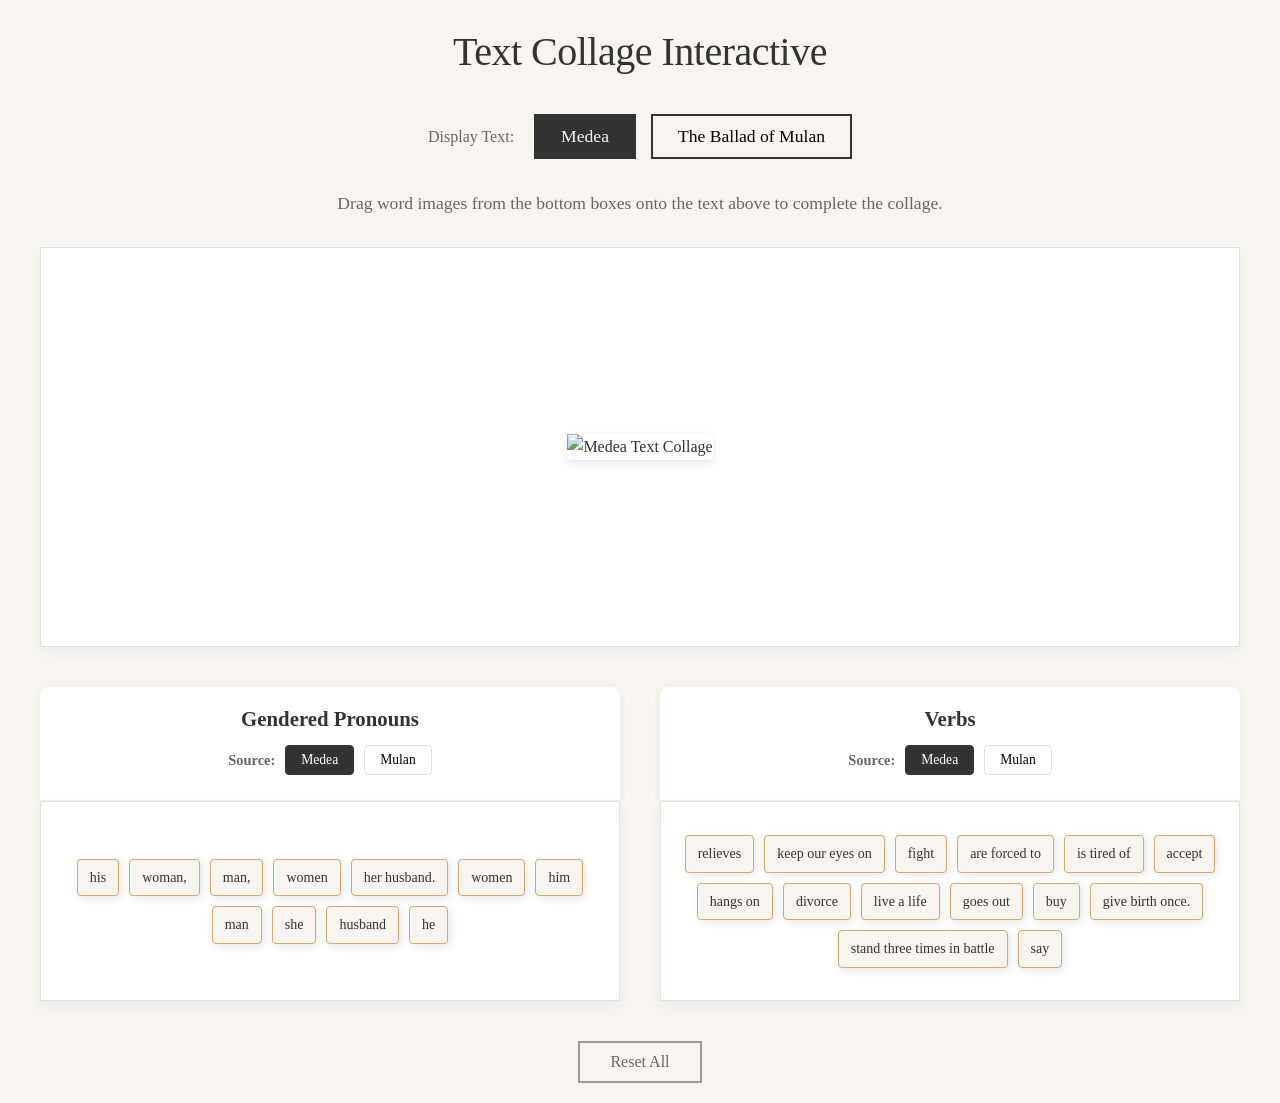
==== DevStudio2-collage_interactive/index.html @ 818fd5b4 "1" ====
<html lang="en"><head>
    <meta charset="UTF-8">
    <meta name="viewport" content="width=device-width, initial-scale=1.0">
    <title>Text Collage Interactive</title>
    <link rel="stylesheet" href="style.css">
</head>
<body>
    <div class="container">
        <h1>Text Collage Interactive</h1>
        
        <!-- Text Selection Area -->
        <div class="text-selector">
            <h3 class="selector-title">Display Text:</h3>
            <div class="selector-buttons">
                <button class="selector-btn active" data-text="medea">Medea</button>
                <button class="selector-btn" data-text="mulan">The Ballad of Mulan</button>
            </div>
        </div>
        
        <!-- Instructions -->
        <div class="instructions">
            <p>Drag word images from the bottom boxes onto the text above to complete the collage.</p>
        </div>
        
        <!-- 主图片展示区域 -->
        <div class="text-display">
            <!-- Medea 主图片 -->
            <div class="main-image-container medea">
                <img src="https://p3-flow-imagex-download-sign.byteimg.com/tos-cn-i-a9rns2rl98/dd9f0ef85f5b465781a4688597657241.jpg~tplv-a9rns2rl98-24:720:720.jpg?lk3s=8e244e95&amp;rcl=20260322102425819047BF52E83CA2B8DD&amp;rrcfp=8a172a1a&amp;x-expires=1774751066&amp;x-signature=zDV3RZ2JbR6Ay8vMgY%2B%2Fac%2Bj2kY%3D" alt="Medea Text Collage" class="main-image">
                <!-- 这里是可拖拽区域，用户可以将词语图片拖放到这里 -->
                <div class="drop-zone"></div>
            </div>
            
            <!-- Mulan 主图片 -->
            <div class="main-image-container mulan" style="display: none;">
                <img src="https://p5-flow-imagex-sign.byteimg.com/tos-cn-i-a9rns2rl98/rc/pc/code_assistant/69dca6cd1c004b5b92f9c91683786092~tplv-a9rns2rl98-image.image?lk3s=8e244e95&amp;rcl=202603221052509FD647F7756D9E8E9DB2&amp;rrcfp=e75484ac&amp;x-expires=1774752774&amp;x-signature=FN4uEYRfTFLKpINq%2BIotFT8oJYA%3D" alt="Mulan Text Collage" class="main-image">
                <!-- 这里是可拖拽区域，用户可以将词语图片拖放到这里 -->
                <div class="drop-zone"></div>
            </div>
        </div>
        
        <!-- Word Boxes Area -->
        <div class="word-cards">
            <!-- Gendered Pronouns Area -->
            <div class="word-category">
                <div class="category-header">
                    <h3 class="category-title">Gendered Pronouns</h3>
                    <div class="word-source-controls">
                        <span class="source-label">Source:</span>
                        <button class="word-source-btn active" data-source="medea" data-category="pronouns">Medea</button>
                        <button class="word-source-btn" data-source="mulan" data-category="pronouns">Mulan</button>
                    </div>

                </div>
                <div class="word-container" id="pronouns-container">
                    <!-- Medea Pronoun Boxes (11) -->
                    <div class="word-boxes medea-pronouns">
                        <!-- Will be dynamically generated by JavaScript -->
                    </div>
                    
                    <!-- Mulan Pronoun Boxes (45) -->
                    <div class="word-boxes mulan-pronouns" style="display: none;">
                        <!-- Will be dynamically generated by JavaScript -->
                    </div>
                </div>
            </div>
            
            <!-- Verbs Area -->
            <div class="word-category">
                <div class="category-header">
                    <h3 class="category-title">Verbs</h3>
                    <div class="word-source-controls">
                        <span class="source-label">Source:</span>
                        <button class="word-source-btn active" data-source="medea" data-category="verbs">Medea</button>
                        <button class="word-source-btn" data-source="mulan" data-category="verbs">Mulan</button>
                    </div>

                </div>
                <div class="word-container" id="verbs-container">
                    <!-- Medea Verb Boxes (14) -->
                    <div class="word-boxes medea-verbs">
                        <!-- Will be dynamically generated by JavaScript -->
                    </div>
                    
                    <!-- Mulan Verb Boxes (63) -->
                    <div class="word-boxes mulan-verbs" style="display: none;">
                        <!-- Will be dynamically generated by JavaScript -->
                    </div>
                </div>
            </div>
        </div>
        
        <!-- Reset Button -->
        <div class="reset-container">
            <button class="reset-btn">Reset All</button>
        </div>
    </div>

    <script src="script.js"></script>

</body></html>
---- DevStudio2-collage_interactive/style.css ----
/* 全局样式 */
* {
    margin: 0;
    padding: 0;
    box-sizing: border-box;
}

body {
    font-family: 'Georgia', serif;
    background-color: #f8f5f0;
    color: #333;
    line-height: 1.6;
    padding: 20px;
}

.container {
    max-width: 1200px;
    margin: 0 auto;
}

h1 {
    text-align: center;
    margin-bottom: 30px;
    font-size: 2.5rem;
    font-weight: normal;
    letter-spacing: -0.5px;
}

/* Text Selection Area */
.text-selector {
    display: flex;
    justify-content: center;
    align-items: center;
    margin-bottom: 30px;
    gap: 20px;
    flex-wrap: wrap;
}

.selector-title {
    font-size: 1rem;
    font-weight: normal;
    color: #666;
    margin: 0;
}

.selector-buttons {
    display: flex;
    gap: 15px;
    align-items: center;
}

.selector-btn, .word-source-btn {
    padding: 10px 25px;
    background-color: transparent;
    border: 2px solid #333;
    font-size: 1.1rem;
    cursor: pointer;
    transition: all 0.3s ease;
    font-family: inherit;
}

.selector-btn:hover, .word-source-btn:hover {
    background-color: #333;
    color: #f8f5f0;
}

.selector-btn.active, .word-source-btn.active {
    background-color: #333;
    color: #f8f5f0;
}

/* 操作说明 */
.instructions {
    text-align: center;
    margin-bottom: 30px;
    font-size: 1.1rem;
    color: #666;
}

/* 数据统计区域 */
.stats-container {
    display: flex;
    justify-content: center;
    flex-wrap: wrap;
    gap: 20px;
    margin-bottom: 30px;
    padding: 15px;
    background-color: white;
    box-shadow: 0 2px 10px rgba(0,0,0,0.05);
    border-radius: 5px;
}

.stat-item {
    display: flex;
    align-items: center;
    gap: 5px;
    font-size: 0.9rem;
}

.stat-label {
    font-weight: bold;
    color: #333;
}

.stat-value {
    color: #666;
}

.stat-remaining {
    color: #999;
    font-size: 0.85rem;
}

/* 词语框尺寸调整 */
.size-adjuster {
    margin-bottom: 30px;
    padding: 20px;
    background-color: white;
    box-shadow: 0 2px 10px rgba(0,0,0,0.05);
    border-radius: 5px;
}

.size-adjuster h3 {
    font-size: 1.1rem;
    margin-bottom: 15px;
    text-align: center;
    font-weight: normal;
}

.size-controls {
    display: flex;
    justify-content: center;
    gap: 30px;
    flex-wrap: wrap;
}

.size-control {
    display: flex;
    flex-direction: column;
    align-items: center;
    gap: 10px;
    min-width: 200px;
}

.size-control label {
    font-size: 0.9rem;
    color: #666;
    font-style: italic;
}

.size-control input[type="range"] {
    width: 100%;
    height: 5px;
    background: #ddd;
    outline: none;
    border-radius: 5px;
    -webkit-appearance: none;
}

.size-control input[type="range"]::-webkit-slider-thumb {
    -webkit-appearance: none;
    width: 18px;
    height: 18px;
    background: #333;
    border-radius: 50%;
    cursor: pointer;
}

.size-control input[type="range"]::-moz-range-thumb {
    width: 18px;
    height: 18px;
    background: #333;
    border-radius: 50%;
    cursor: pointer;
    border: none;
}

/* 主图片展示区域 */
.text-display {
    position: relative;
    margin-bottom: 40px;
    background-color: white;
    padding: 20px;
    box-shadow: 0 5px 15px rgba(0,0,0,0.05);
    border: 1px solid #e0e0e0;
    display: flex;
    justify-content: center;
    align-items: center;
    min-height: 400px;
}

.main-image-container {
    position: relative;
    display: flex;
    justify-content: center;
    align-items: center;
    max-width: 100%;
    max-height: 600px;
}

.main-image {
    max-width: 100%;
    max-height: 600px;
    height: auto;
    display: block;
    box-shadow: 0 3px 10px rgba(0,0,0,0.1);
    margin: 0 auto;
}

/* 可拖拽区域 */
.drop-zone {
    position: absolute;
    top: 0;
    left: 0;
    width: 100%;
    height: 100%;
    z-index: 10;
    background-color: transparent;
}

/* Word Boxes Area */
.word-cards {
    display: flex;
    gap: 40px;
    margin-bottom: 40px;
}

.word-category {
    flex: 1;
    display: flex;
    flex-direction: column;
}

.category-header {
    background-color: white;
    padding: 15px;
    border-radius: 8px 8px 0 0;
    box-shadow: 0 2px 10px rgba(0,0,0,0.05);
    margin-bottom: 1px;
}

.category-title {
    font-size: 1.3rem;
    margin-bottom: 10px;
    text-align: center;
    color: #333;
}

.word-source-controls {
    display: flex;
    justify-content: center;
    align-items: center;
    gap: 10px;
    margin-bottom: 10px;
}

.source-label {
    font-size: 0.9rem;
    color: #666;
    font-weight: bold;
}

.word-source-btn {
    padding: 6px 15px;
    background-color: transparent;
    border: 1px solid #ddd;
    border-radius: 4px;
    font-size: 0.85rem;
    cursor: pointer;
    transition: all 0.3s ease;
}

.word-source-btn:hover {
    background-color: #f5f5f5;
    border-color: #999;
}

.word-source-btn.active {
    background-color: #333;
    color: white;
    border-color: #333;
}

.stats-container {
    display: flex;
    justify-content: center;
    gap: 20px;
    flex-wrap: wrap;
}

.stat-item {
    display: flex;
    align-items: center;
    gap: 5px;
    font-size: 0.8rem;
}

.stat-label {
    font-weight: bold;
    color: #333;
}

.stat-value {
    color: #666;
}

.stat-remaining {
    color: #999;
    font-size: 0.75rem;
}

.word-container {
    display: flex;
    flex-wrap: wrap;
    gap: 15px;
    min-height: 200px;
    padding: 20px;
    background-color: white;
    box-shadow: 0 5px 15px rgba(0,0,0,0.05);
    border: 1px solid #e0e0e0;
    justify-content: center;
    align-items: center;
    overflow-y: auto;
    max-height: 400px;
    flex-grow: 1;
}

.word-boxes {
    display: flex;
    flex-wrap: wrap;
    gap: 10px;
    justify-content: center;
    width: 100%;
}

.word-box {
    cursor: pointer;
    transition: all 0.2s ease;
    overflow: hidden;
    position: relative;
    display: flex;
    align-items: center;
    justify-content: center;
    text-align: center;
    box-sizing: border-box;
    user-select: none;
    min-width: fit-content;
    min-height: fit-content;
    white-space: nowrap;
}

.word-box:hover {
    transform: translateY(-3px);
    box-shadow: 3px 3px 12px rgba(0,0,0,0.15);
    border-color: #666;
}

.word-box.selected {
    border-color: #333;
    background-color: #f8f9fa;
    box-shadow: 0 0 0 3px rgba(0,0,0,0.3);
    transform: scale(1.05);
}

.word-box.dragging {
    opacity: 0.8;
    transform: rotate(2deg) scale(1.05);
    z-index: 1000;
    box-shadow: 5px 5px 20px rgba(0,0,0,0.3);
}

.word-box .word-text {
    line-height: 1.4;
}

/* 响应式设计中的词语框调整 */
@media (max-width: 768px) {
    .word-boxes {
        gap: 8px;
    }
    
    .word-container {
        padding: 15px;
        min-height: 150px;
    }
}

@media (max-width: 480px) {
    .word-boxes {
        gap: 5px;
    }
    
    .word-container {
        padding: 10px;
    }
}

/* 重置按钮 */
.reset-container {
    display: flex;
    justify-content: center;
    margin-top: 30px;
}

.reset-btn {
    padding: 10px 30px;
    background-color: transparent;
    border: 2px solid #999;
    color: #666;
    font-size: 1rem;
    cursor: pointer;
    transition: all 0.3s ease;
    font-family: inherit;
}

.reset-btn:hover {
    background-color: #999;
    color: white;
}

/* Drop Zone Styles */
.drop-zone {
    position: absolute;
    top: 0;
    left: 0;
    width: 100%;
    height: 100%;
    background-color: transparent;
    transition: background-color 0.2s ease;
    z-index: 10;
}

.drop-zone.drag-over {
    background-color: rgba(255, 255, 255, 0.1);
    border: 2px dashed #333;
}

/* Placed Word Styles */
.placed-word {
    position: absolute;
    cursor: move;
    z-index: 20;
    transition: transform 0.2s ease, box-shadow 0.2s ease;
    display: flex;
    align-items: center;
    justify-content: center;
    text-align: center;
    box-sizing: border-box;
    user-select: none;
    min-width: fit-content;
    min-height: fit-content;
    white-space: nowrap;
}

.placed-word:hover {
    transform: scale(1.1);
    box-shadow: 6px 6px 20px rgba(0,0,0,0.3);
    z-index: 30;
}

/* Responsive Design */
@media (max-width: 768px) {
    .word-cards {
        flex-direction: column;
        gap: 20px;
    }
    
    .text-selector {
        flex-direction: column;
        align-items: center;
        gap: 20px;
    }
    
    .selector-btn, .word-source-btn {
        width: 200px;
    }
    
    .word-source-controls {
        flex-direction: column;
        gap: 8px;
    }
    
    .stats-container {
        flex-direction: column;
        align-items: center;
        gap: 8px;
    }
    
    .size-controls {
        flex-direction: column;
        align-items: center;
        gap: 20px;
    }
    
    .size-control {
        width: 100%;
        max-width: 300px;
    }
    
    .category-header {
        padding: 10px;
    }
    
    .category-title {
        font-size: 1.1rem;
    }
}

@media (max-width: 480px) {
    .word-boxes {
        gap: 8px;
    }
    
    .word-container {
        padding: 15px;
        min-height: 150px;
    }
    
    .word-box {
        font-size: 0.7rem;
    }
    
    .placed-word {
        font-size: 0.7rem;
    }
}

@media (max-width: 480px) {
    h1 {
        font-size: 2rem;
    }
    
    .instructions {
        font-size: 1rem;
    }
    
    .text-display {
        padding: 10px;
    }
    
    .word-container {
        padding: 15px;
    }
}
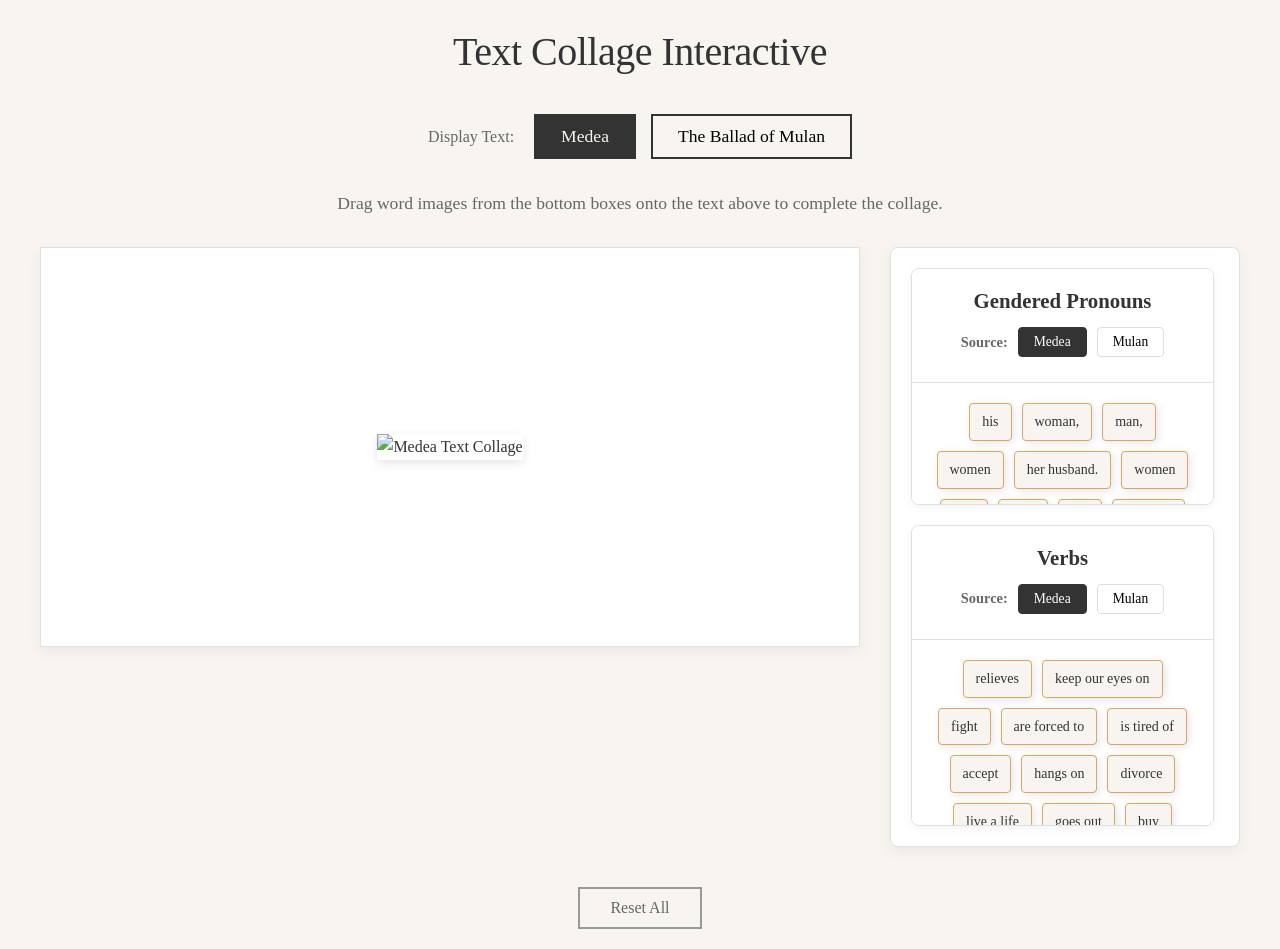
==== commit 7785ee36: "4" ====
--- a/DevStudio2-collage_interactive/index.html
+++ b/DevStudio2-collage_interactive/index.html
@@ -22,25 +22,27 @@
             <p>Drag word images from the bottom boxes onto the text above to complete the collage.</p>
         </div>
         
-        <!-- 主图片展示区域 -->
-        <div class="text-display">
-            <!-- Medea 主图片 -->
-            <div class="main-image-container medea">
-                <img src="https://p3-flow-imagex-download-sign.byteimg.com/tos-cn-i-a9rns2rl98/dd9f0ef85f5b465781a4688597657241.jpg~tplv-a9rns2rl98-24:720:720.jpg?lk3s=8e244e95&amp;rcl=20260322102425819047BF52E83CA2B8DD&amp;rrcfp=8a172a1a&amp;x-expires=1774751066&amp;x-signature=zDV3RZ2JbR6Ay8vMgY%2B%2Fac%2Bj2kY%3D" alt="Medea Text Collage" class="main-image">
-                <!-- 这里是可拖拽区域，用户可以将词语图片拖放到这里 -->
-                <div class="drop-zone"></div>
+        <!-- Main Content Area with Sidebar Layout -->
+        <div class="main-content">
+            <!-- Left: Text Display Area -->
+            <div class="text-display">
+                <!-- Medea 主图片 -->
+                <div class="main-image-container medea">
+                    <img src="https://p5-flow-imagex-sign.byteimg.com/tos-cn-i-a9rns2rl98/rc/pc/code_assistant/f194b5ae8bcc42c38824dc6cdf70d061~tplv-a9rns2rl98-image.image?lk3s=8e244e95&amp;rcl=2026040706500240A950B7BD5E8D7120E3&amp;rrcfp=e75484ac&amp;x-expires=1776120603&amp;x-signature=nE%2F5Eew2m8j322cuQeY1A4cTEec%3D" alt="Medea Text Collage" class="main-image">
+                    <!-- 这里是可拖拽区域，用户可以将词语图片拖放到这里 -->
+                    <div class="drop-zone"></div>
+                </div>
+                
+                <!-- Mulan 主图片 -->
+                <div class="main-image-container mulan" style="display: none;">
+                    <img src="https://p5-flow-imagex-sign.byteimg.com/tos-cn-i-a9rns2rl98/rc/pc/code_assistant/01053244a7b24679a2393e8a6516d67c~tplv-a9rns2rl98-image.image?lk3s=8e244e95&amp;rcl=20260407065131915A6246614CC87F9BA7&amp;rrcfp=e75484ac&amp;x-expires=1776120693&amp;x-signature=W2Tmozw5l2MaGknDcb%2BPfT8F5qQ%3D" alt="Mulan Text Collage" class="main-image">
+                    <!-- 这里是可拖拽区域，用户可以将词语图片拖放到这里 -->
+                    <div class="drop-zone"></div>
+                </div>
             </div>
             
-            <!-- Mulan 主图片 -->
-            <div class="main-image-container mulan" style="display: none;">
-                <img src="https://p5-flow-imagex-sign.byteimg.com/tos-cn-i-a9rns2rl98/rc/pc/code_assistant/69dca6cd1c004b5b92f9c91683786092~tplv-a9rns2rl98-image.image?lk3s=8e244e95&amp;rcl=202603221052509FD647F7756D9E8E9DB2&amp;rrcfp=e75484ac&amp;x-expires=1774752774&amp;x-signature=FN4uEYRfTFLKpINq%2BIotFT8oJYA%3D" alt="Mulan Text Collage" class="main-image">
-                <!-- 这里是可拖拽区域，用户可以将词语图片拖放到这里 -->
-                <div class="drop-zone"></div>
-            </div>
-        </div>
-        
-        <!-- Word Boxes Area -->
-        <div class="word-cards">
+            <!-- Right: Word Boxes Sidebar -->
+            <div class="word-cards-sidebar">
             <!-- Gendered Pronouns Area -->
             <div class="word-category">
                 <div class="category-header">
@@ -89,6 +91,7 @@
                 </div>
             </div>
         </div>
+        </div>
         
         <!-- Reset Button -->
         <div class="reset-container">
--- a/DevStudio2-collage_interactive/style.css
+++ b/DevStudio2-collage_interactive/style.css
@@ -175,10 +175,18 @@
     border: none;
 }
 
-/* 主图片展示区域 */
+/* Main Content Area with Sidebar Layout */
+.main-content {
+    display: flex;
+    gap: 30px;
+    margin-bottom: 40px;
+    align-items: flex-start;
+}
+
+/* Text Display Area (Left) */
 .text-display {
     position: relative;
-    margin-bottom: 40px;
+    flex: 1;
     background-color: white;
     padding: 20px;
     box-shadow: 0 5px 15px rgba(0,0,0,0.05);
@@ -218,25 +226,35 @@
     background-color: transparent;
 }
 
-/* Word Boxes Area */
-.word-cards {
-    display: flex;
-    gap: 40px;
-    margin-bottom: 40px;
+/* Word Boxes Sidebar (Right) */
+.word-cards-sidebar {
+    width: 350px;
+    max-height: 600px;
+    overflow-y: auto;
+    background-color: white;
+    box-shadow: 0 5px 15px rgba(0,0,0,0.05);
+    border: 1px solid #e0e0e0;
+    border-radius: 8px;
+    padding: 20px 25px 20px 20px;
+    display: flex;
+    flex-direction: column;
+    gap: 20px;
 }
 
 .word-category {
-    flex: 1;
     display: flex;
     flex-direction: column;
+    background-color: white;
+    box-shadow: 0 2px 10px rgba(0,0,0,0.05);
+    border: 1px solid #e0e0e0;
+    border-radius: 8px;
+    overflow: hidden;
 }
 
 .category-header {
     background-color: white;
     padding: 15px;
-    border-radius: 8px 8px 0 0;
-    box-shadow: 0 2px 10px rgba(0,0,0,0.05);
-    margin-bottom: 1px;
+    border-bottom: 1px solid #e0e0e0;
 }
 
 .category-title {
@@ -314,14 +332,12 @@
     flex-wrap: wrap;
     gap: 15px;
     min-height: 200px;
+    max-height: 350px;
+    overflow-y: auto;
     padding: 20px;
     background-color: white;
-    box-shadow: 0 5px 15px rgba(0,0,0,0.05);
-    border: 1px solid #e0e0e0;
-    justify-content: center;
-    align-items: center;
-    overflow-y: auto;
-    max-height: 400px;
+    justify-content: center;
+    align-items: flex-start;
     flex-grow: 1;
 }
 
@@ -331,6 +347,7 @@
     gap: 10px;
     justify-content: center;
     width: 100%;
+    padding-bottom: 10px;
 }
 
 .word-box {
@@ -400,6 +417,76 @@
     display: flex;
     justify-content: center;
     margin-top: 30px;
+}
+
+/* Responsive Design */
+@media (max-width: 1024px) {
+    .main-content {
+        flex-direction: column;
+        gap: 20px;
+    }
+    
+    .word-cards-sidebar {
+        width: 100%;
+        max-height: 400px;
+    }
+    
+    .text-display {
+        min-height: 300px;
+    }
+}
+
+@media (max-width: 768px) {
+    .container {
+        padding: 0 10px;
+    }
+    
+    h1 {
+        font-size: 2rem;
+    }
+    
+    .main-content {
+        gap: 15px;
+    }
+    
+    .text-display {
+        padding: 15px;
+        min-height: 250px;
+    }
+    
+    .word-cards-sidebar {
+        max-height: 350px;
+    }
+    
+    .word-container {
+        max-height: 250px;
+        padding: 15px;
+    }
+}
+
+@media (max-width: 480px) {
+    body {
+        padding: 10px;
+    }
+    
+    .main-content {
+        gap: 10px;
+    }
+    
+    .text-display {
+        padding: 10px;
+        min-height: 200px;
+    }
+    
+    .word-cards-sidebar {
+        max-height: 300px;
+    }
+    
+    .word-container {
+        max-height: 200px;
+        padding: 10px;
+        gap: 10px;
+    }
 }
 
 .reset-btn {
